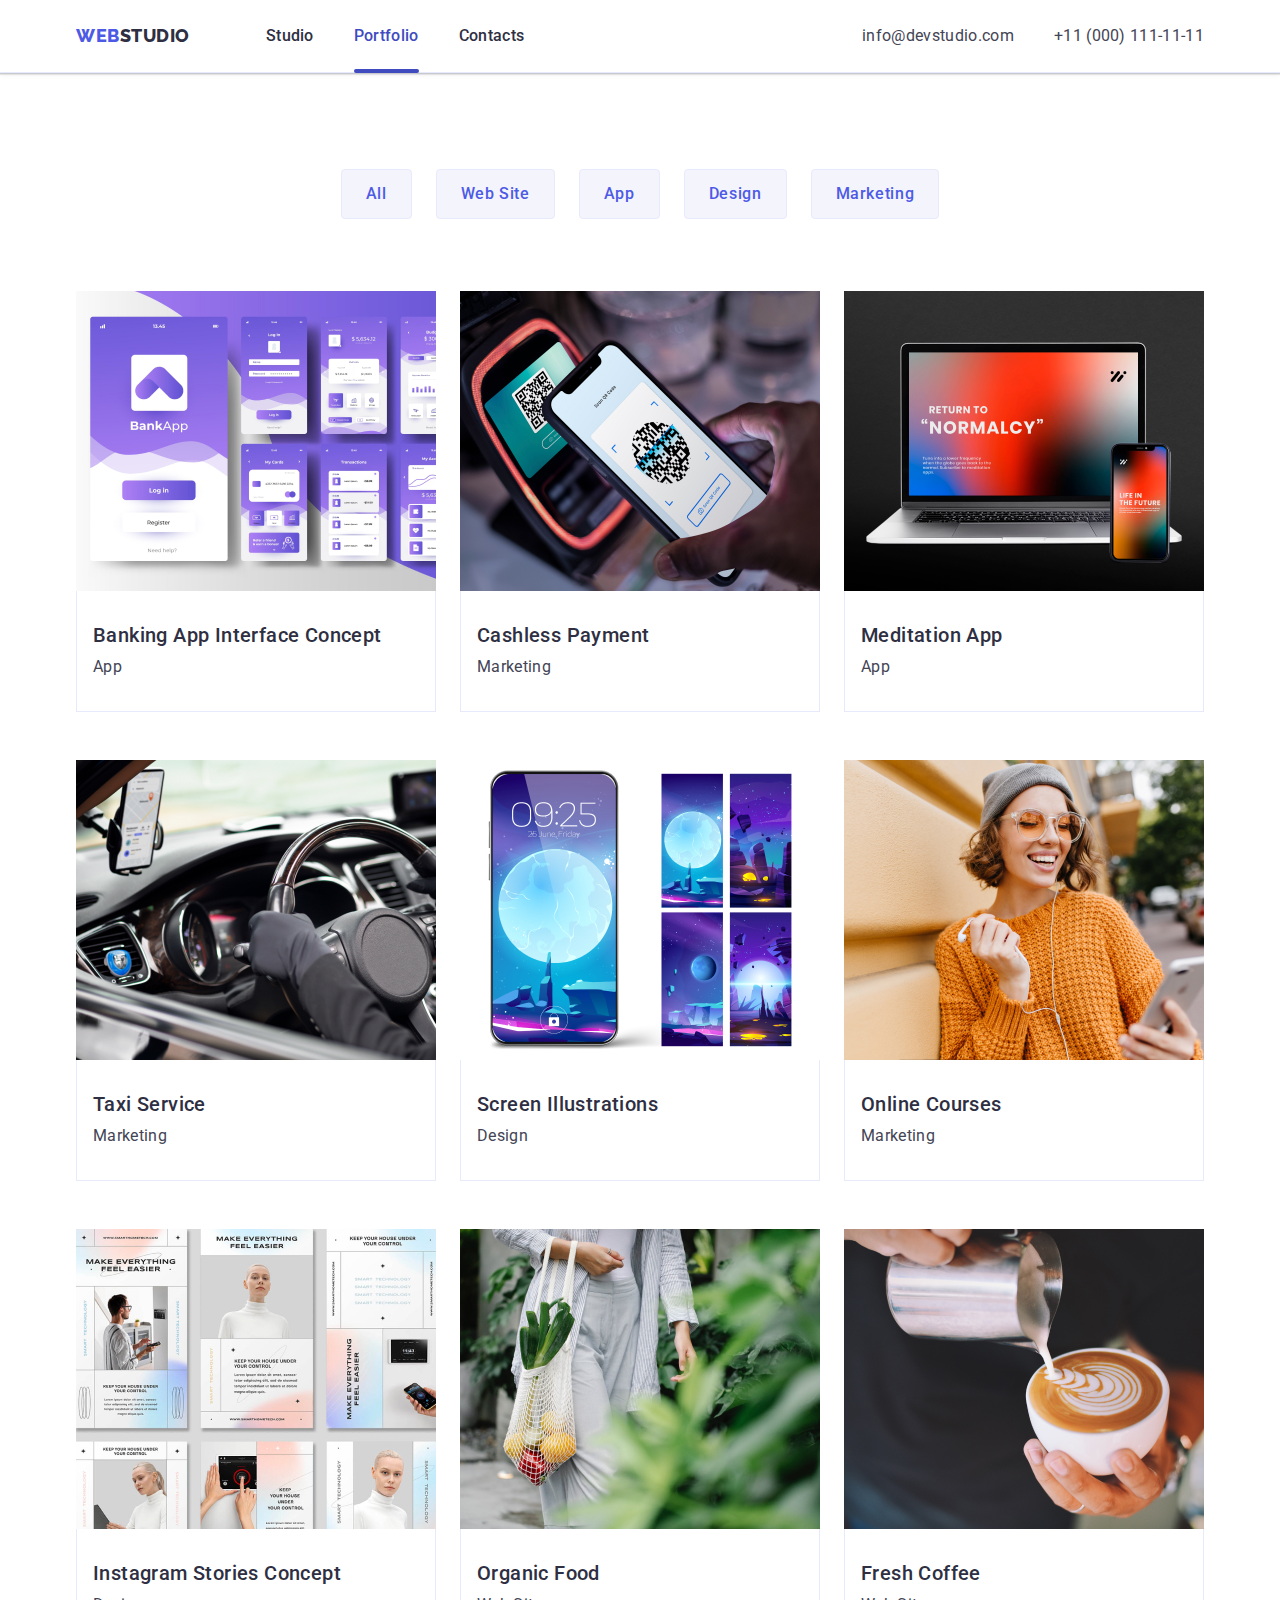
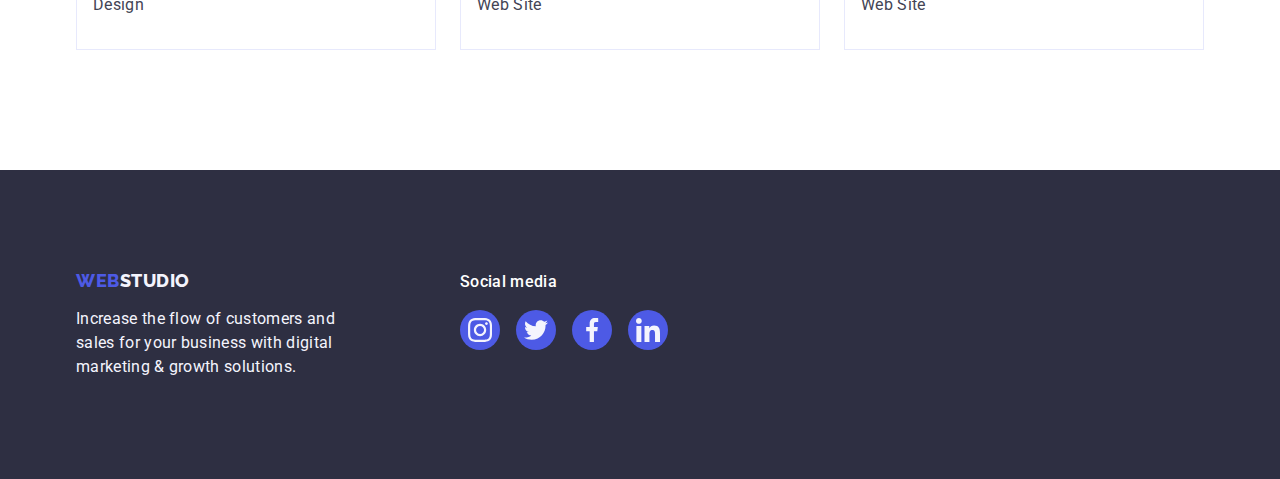
==== portfolio.html @ 59e97ed3 "Initial commit" ====
<!DOCTYPE html>
<html lang="en">
<head>
    <meta charset="UTF-8">
    <meta http-equiv="X-UA-Compatible" content="IE=edge">
    <meta name="viewport" content="width=device-width, initial-scale=1.0">
    <title>Document</title>
    <link rel="stylesheet" href="https://cdnjs.cloudflare.com/ajax/libs/modern-normalize/1.1.0/modern-normalize.min.css">
    <link rel="stylesheet" href="./css/styles.css">
    <link rel="preconnect" href="https://fonts.googleapis.com">
    <link rel="preconnect" href="https://fonts.gstatic.com" crossorigin>
    <link href="https://fonts.googleapis.com/css2?family=Raleway:wght@800&family=Roboto:wght@400;500;700&display=swap" rel="stylesheet">
</head>
<body>
    <header class="header">
        <div class="container conteiner-header">
        <nav class="conteiner-nav">
            <a class="logostyle link" href="./index.html">Web<span class="span-header">Studio</span></a>
            <ul class="list site-nav">
                <li class="item"><a class="link-menu link" href="./index.html">Studio</a></li>
                <li class="item"><a class="link-menu link link-active" href="./portfolio.html">Portfolio</a></li>
                <li class="item"><a class="link-menu link" href="">Contacts</a></li>
            </ul>
        </nav>
        <address class="address">
            <ul class="list address-list">
                <li class="item"><a class="link" href="mailto:info@devstudio.com">info@devstudio.com</a></li>
                <li class="item"><a class="link" href="tel:+110001111111">+11 (000) 111-11-11</a></li>
            </ul>
        </address>
        </div>
    </header>
    <main>
        <section class="section-portfolio">
            <div class="container">
            <h1 class=" visually-hidden hide">Filter</h1>
            <ul class="container-filter list">
                <li class="items">
                    <button class="btn-filter" type="button">All</button>
                </li>
                <li class="items">
                    <button class="btn-filter" type="button">Web Site</button>
                </li>
                <li class="items">
                    <button class="btn-filter" type="button">App</button>
                </li>
                <li class="items">
                    <button class="btn-filter" type="button">Design</button>
                </li>
                <li class="items">
                    <button class="btn-filter" type="button">Marketing</button>
                </li>
            </ul>
            <ul class="list container-card-portfolio">
                <li class="item">
                    <a class="link" href="">
                        <div class="overlay-wrapper">
                        <img src="./images/banking.jpg" alt="Banking App Interface Concept App" width="360" >
                        <p class="overlay">14 Stylish and User-Friendly App Design Concepts · Task Manager App · Calorie Tracker App · Exotic Fruit Ecommerce App ·
                        Cloud Storage App</p>
                        </div>
                        <div class="text">
                        <h2 class="example-title">Banking App Interface Concept</h2>
                        <p class="example-text">App</p>
                    </div>
                    </a>
                </li>
                <li class="item">
                    <a class="link" href="">
                        <div class="overlay-wrapper">
                        <img src="./images/cashless.jpg" alt="Cashless Payment" width="360">
                        <p class="overlay">14 Stylish and User-Friendly App Design Concepts · Task Manager App · Calorie Tracker App · Exotic Fruit Ecommerce App ·
                        Cloud Storage App</p>
                        </div>
                        <div class="text">
                            <h2 class="example-title">Cashless Payment</h2>
                        <p class="example-text">Marketing</p>
                    </div>
                    </a>
                </li>
                <li class="item">
                    <a class="link" href="">
                        <div class="overlay-wrapper">
                        <img src="./images/meditation.jpg" alt="Meditation App" width="360">
                        <p class="overlay">14 Stylish and User-Friendly App Design Concepts · Task Manager App · Calorie Tracker App · Exotic
                            Fruit Ecommerce App ·
                            Cloud Storage App</p>
                        </div>
                        <div class="text">
                        <h2 class="example-title">Meditation App</h2>
                        <p class="example-text">App</p>
                    </div>
                    </a>
                </li>
                <li class="item">
                    <a class="link" href="">
                        <div class="overlay-wrapper">
                    <img src="./images/taxi.jpg" alt="Taxi Service" width="360">
                    <p class="overlay">14 Stylish and User-Friendly App Design Concepts · Task Manager App · Calorie Tracker App · Exotic
                        Fruit Ecommerce App ·
                        Cloud Storage App</p>
                        </div>
                        <div class="text">
                        <h2 class="example-title">Taxi Service</h2>
                        <p class="example-text">Marketing</p>
                    </div>
                    </a>
                </li>
                <li class="item">
                    <a class="link" href="">
                        <div class="overlay-wrapper">
                    <img src="./images/screen.jpg" alt="Screen Illustrations" width="360">
                    <p class="overlay">14 Stylish and User-Friendly App Design Concepts · Task Manager App · Calorie Tracker App · Exotic
                        Fruit Ecommerce App ·
                        Cloud Storage App</p>
                        </div>
                        <div class="text">
                            <h2 class="example-title">Screen Illustrations</h2>
                        <p class="example-text">Design</p>
                    </div>
                    </a>
                </li>
                <li class="item">
                    <a class="link" href="">
                        <div class="overlay-wrapper">
                    <img src="./images/online.jpg" alt="Online Courses" width="360">
                    <p class="overlay">14 Stylish and User-Friendly App Design Concepts · Task Manager App · Calorie Tracker App · Exotic
                        Fruit Ecommerce App ·
                        Cloud Storage App</p>
                        </div>
                        <div class="text">
                            <h2 class="example-title">Online Courses</h2>
                        <p class="example-text">Marketing</p>
                    </div>
                    </a>
                </li>
                <li class="item">
                    <a class="link" href="">
                        <div class="overlay-wrapper">
                    <img src="./images/instagram.jpg" alt="Instagram Stories Concept" width="360">
                    <p class="overlay">14 Stylish and User-Friendly App Design Concepts · Task Manager App · Calorie Tracker App · Exotic
                        Fruit Ecommerce App ·
                        Cloud Storage App</p>
                        </div>
                        <div class="text">
                            <h2 class="example-title">Instagram Stories Concept</h2>
                        <p class="example-text">Design</p>
                    </div>
                    </a>
                </li>
                <li class="item">
                    <a class="link" href="">
                        <div class="overlay-wrapper">
                    <img src="./images/organic.jpg" alt="Organic Food" width="360">
                    <p class="overlay">14 Stylish and User-Friendly App Design Concepts · Task Manager App · Calorie Tracker App · Exotic
                        Fruit Ecommerce App ·
                        Cloud Storage App</p>
                        </div>
                        <div class="text">
                            <h2 class="example-title">Organic Food</h2>
                        <p class="example-text">Web Site</p>
                    </div>
                    </a>
                </li>
                <li class="item">
                    <a class="link" href="">
                        <div class="overlay-wrapper">
                    <img src="./images/freshcoffee.jpg" alt="Fresh Coffee" width="360">
                    <p class="overlay">14 Stylish and User-Friendly App Design Concepts · Task Manager App · Calorie Tracker App · Exotic
                        Fruit Ecommerce App ·
                        Cloud Storage App</p>
                        </div>
                        <div class="text">
                            <h2 class="example-title">Fresh Coffee</h2>
                        <p class="example-text">Web Site</p>
                    </div>
                    </a>
                </li>
            </ul>
            </div>
        </section>
    </main>
    <footer class="footer">
                <div class="container container-footer">
                    <div class="section-one-footer">
                        <a class="logostyle link" href="./index.html">Web<span class="span-footer">Studio</span></a>
                        <p class="footer-p">Increase the flow of customers and sales for your business with digital marketing & growth
                            solutions.</p>
                    </div>
                    <div class="section-two-footer">
                        <h2 class="social-title">Social media</h2>
                        <ul class="social-footer-list">
                            <li class="social-footer-item">
                                <a href="" class="social-footer-link">
                                    <svg class="social-footer-icon" width="24" height="24">
                                        <use href="./images/icon.svg#icon-instagram"></use>
                                    </svg>
                                </a>
                            </li>
                            <li class="social-footer-item">
                                <a href="" class="social-footer-link">
                                    <svg class="social-footer-icon" width="24" height="24">
                                        <use href="./images/icon.svg#icon-twitter"></use>
                                    </svg>
                                </a>
                            </li>
                            <li class="social-footer-item">
                                <a href="" class="social-footer-link">
                                    <svg class="social-footer-icon" width="24" height="24">
                                        <use href="./images/icon.svg#icon-facebook"></use>
                                    </svg>
                                </a>
                            </li>
                            <li class="social-footer-item">
                                <a href="" class="social-footer-link">
                                    <svg class="social-footer-icon" width="24" height="24">
                                        <use href="./images/icon.svg#icon-linkedin"></use>
                                    </svg>
                                </a>
                            </li>
                        </ul>
                    </div>
                </div>
</footer>
</body>
</html>
---- css/styles.css ----
:root {
    --primary-text-color: #2E2F42;
    --title-text-colour: #434455;
    --background-color-w: #FFFFFF;
    --logo-color: #4D5AE5;
    --button-color: #F4F4FD;
    --ocean: #404BBF;
    --light-slate: #8E8F99;
}
body {
    font-family: 'Roboto', sans-serif;
    color: var(--title-text-colour);
    background-color: var(--background-color-w);
}

li {
    list-style-type: none;
}
ul{
    padding-left: 0;
    margin: 0;
}
.hide{
    margin: 0 auto;
}
.visually-hidden {
    position: absolute;
    white-space: nowrap;
    width: 1px;
    height: 1px;
    overflow: hidden;
    border: 0;
    padding: 0;
    clip: rect(0 0 0 0);
    clip-path: inset(50%);
    margin: -1px;
}
.link{
        text-decoration: none;
        list-style-type: none;
}
.logostyle {
    font-family: 'Raleway', sans-serif;
    font-weight: 800;
    font-size: 18px;
    line-height: 1.17;
    display: flex;
    align-items: center;
    letter-spacing: 0.03em;
    margin-right: 76px;
    text-transform: uppercase;
    color: var(--logo-color);
}
.logostyle > span {
    color: var(--primary-text-color);
}
.logostyle .span-footer {
    color: #F4F4FD;
}
.list {
        list-style: none;
        font-weight: 500;
        font-size: 16px;
        line-height: 1.5;
        letter-spacing: 0.02em;
        color: var(--primary-text-color);
        transition: color 250ms cubic-bezier(0.4, 0, 0.2, 1),
        text-decoration 250ms cubic-bezier(0.4, 0, 0.2, 1);
}
/* .link a{
    transition: all 250ms cubic-bezier(0.4, 0, 0.2, 1);
} */
.link a:hover,
.link a:focus {
    color: #404BBF;
    text-decoration: underline #404BBF; 
}

.link-menu {
    font-weight: 500;
    font-size: 16px;
    line-height: 1.5;
    letter-spacing: 0.02em;
    color: var(--primary-text-color);
    transition: color 250ms cubic-bezier(0.4, 0, 0.2, 1);
}

.list .link:hover,
.list .link:focus {
    color: #404bbf;
}
.link-active{
position: relative;
color: var(--ocean);
}
.link-active::after {
    position: absolute;
    bottom: 0;
    transform: translateY(1px);
    display: block;
    content: '';
    width: 100%;
    height: 4px;
    background: var(--ocean);
    border-radius: 2px;
}
.address {
    font-style: normal;
    list-style: none;
}
.address-list{
    display: flex;
    margin: 0;
    gap: 40px;
}
.address-list .link {
padding-top: 24px;
padding-bottom: 24px;
display: block;
}
/* .address-list .item:not(:last-child){
    margin-right: 40px;
} */
.address .link {
        font-style: normal;
        text-decoration: none;
        font-weight: 400;
        font-size: 16px;
        line-height: 1.5;
        letter-spacing: 0.02em;
        color: var(--title-text-colour);
        transition: color 250ms cubic-bezier(0.4, 0, 0.2, 1);
}
.example-title{
        font-weight: 500;
        font-size: 20px;
        line-height: 1.2;
        letter-spacing: 0.02em;
        color: var(--primary-text-color);
        margin-bottom: 8px;
}
.example-text{
        font-weight: 400;
        font-size: 16px;
        line-height: 1.5;
        letter-spacing: 0.02em;
        color: var(--title-text-colour);
}
.footer{
    padding: 100px 0;
        font-weight: 400;
        font-size: 16px;
        line-height: 1.5;
        letter-spacing: 0.02em;
        color: #F4F4FD;
        background: var(--primary-text-color);
}
.section-one-index{
    background: var(--primary-text-color);
    background-image: linear-gradient( rgba(46, 47, 66, 0.7), rgba(46, 47, 66, 0.7)), url('../images/hero.jpg');
    background-size: cover;
    color: #FFFFFF;
    padding-top: 188px;
    padding-bottom: 188px;
    max-width: 1440px;
    background-repeat: no-repeat;
    background-position: center;
    margin: 0 auto;
}
.main-title{
    margin: 0 auto 48px;
    max-width: 496px;
    font-weight: 700;
    font-size: 56px;
    line-height: 1.07;
    text-align: center;
    letter-spacing: 0.02em;
}
.main-button {
        margin: 0 auto;
        font-weight: 500;
        font-size: 16px;
        line-height: 1.5;
        font-family: "Roboto", sans-serif;
        letter-spacing: 0.04em;
        background-color: #4D5AE5;
        color: #FFFFFF;
        box-shadow: 0px 4px 4px rgba(0, 0, 0, 0.15);
        border-radius: 4px;
        cursor: pointer;
        display: block;
        min-width: 169px;
        height: 56px;
        border: none;
        transition: background-color 250ms cubic-bezier(0.4, 0, 0.2, 1);
}
.main-button:hover,
.main-button:focus{
    background-color: var(--ocean);
}
.about-title-two{
        font-weight: 500;
        font-size: 20px;
        line-height: 1.2;
        letter-spacing: 0.02em;
        color: var(--primary-text-color);
        margin: 0;
        margin-bottom: 8px;
}
.about-title {
    font-weight: 500;
    font-size: 20px;
    line-height: 1.2;
    letter-spacing: 0.02em;
    color: var(--primary-text-color);
    margin: 0;
    margin-bottom: 8px;
    text-align: center;
}
.about-text{
    font-weight: 400;
        font-size: 16px;
        line-height: 1.5;
        letter-spacing: 0.02em;
        color: var(--title-text-colour);
        margin: 0;
}
.whatdoing {
    margin: 0;
    margin-bottom: 72px;
    font-weight: 700;
        font-size: 36px;
        line-height: 1.11;
        text-align: center;
        letter-spacing: 0.02em;
        text-transform: capitalize;
        color: var(--primary-text-color);
}
.whatdoing img{
    border: 1px solid #E7E9FC;
}
.team{
    background-color: #F4F4FD;
}
.team-title{
    margin: 0 auto;
    margin-bottom: 72px;
    font-weight: 700;
        font-size: 36px;
        line-height: 1.11;
        text-align: center;
        letter-spacing: 0.02em;
        text-transform: capitalize;
        color: var(--primary-text-color);
}
/* .team img{
    mix-blend-mode: normal;
} */
.team-text{
    margin: 0 auto;
        font-weight: 400;
        font-size: 16px;
        line-height: 1.5;
        text-align: center;
        letter-spacing: 0.02em;
        color: var(--title-text-colour);
}
header{
    border-bottom: 1px solid #E7E9FC;
    background: #FFFFFF;
}
.header{
    box-shadow: 0px 2px 1px rgba(46, 47, 66, 0.08), 0px 1px 1px rgba(46, 47, 66, 0.16), 0px 1px 6px rgba(46, 47, 66, 0.08);
}
.team-card {
    background-color: #FFFFFF;
    width: calc((100% - 72px)/4);
    border-radius: 0px 0px 4px 4px;
    box-shadow: 0px 1px 6px rgba(46, 47, 66, 0.08), 0px 1px 1px rgba(46, 47, 66, 0.16), 0px 2px 1px rgba(46, 47, 66, 0.08);
}
.section-two-title-index{
    color: var(--primary-text-color);
}
.btn-filter{
    align-items: center;
    padding: 12px 24px;
    font-family: "Roboto", sans-serif;
    font-weight: 500;
    font-size: 16px;
    line-height: 1.5;
    letter-spacing: 0.04em;
    color: var(--logo-color);
    background-color: var(--button-color);
    border: 1px solid #E7E9FC;
    border-radius: 4px;
    transition: background-color 250ms cubic-bezier(0.4, 0, 0.2, 1),
            color 250ms cubic-bezier(0.4, 0, 0.2, 1),
            box-shadow 250ms cubic-bezier(0.4, 0, 0.2, 1);
}
.btn-filter:hover,
.btn-filter:focus{
    color: #FFFFFF;
    background-color: #404BBF;
    cursor: pointer;
    border-color: transparent;
    box-shadow: 0px 3px 1px rgba(0, 0, 0, 0.1), 0px 2px 1px rgba(0, 0, 0, 0.08), 0px 2px 2px rgba(0, 0, 0, 0.12);
}

.container {
    width: 1158px;
    padding-left: 15px;
    padding-right: 15px;
    margin: 0 auto;
}
.site-nav {
    display: flex;
    padding-left: 0;
    margin: 0;
    gap: 40px;
}
/* .site-nav .item:not(:last-child){
    margin-right: 40px;
} */
.conteiner-nav .site-nav .item .link {
    padding: 24px 0;
    display: block;
}
.conteiner-nav {
    display: flex;
    align-items: center;
    margin-right: auto;
}
.conteiner-header {
display: flex;
align-items: center;
justify-content: space-between;
margin: 0 auto;
}
.container-section-about{
    padding: 120px 0;
}
.list-container{
    display: flex;
    margin: 0;
    padding: 0;
    align-items: center;
    gap: 24px;
}
.container-about {
    display: flex;
    margin: 0;
    padding: 0;
    align-items: center;
    justify-content: center;
    height: 112px;
    background: #F4F4FD;
    border-radius: 4px;
    margin-bottom: 8px;
}
.item-about {
    width: calc((100% - 72px) / 4);
}

/* .container-about .item:not(:last-child){
    margin-right: 24px;
} */
.container-section-whatdoing{
    padding-bottom: 120px;
}
.container-doing{
    display: flex;
    margin: 0 auto;
    padding: 0;
    align-items: center;
    justify-content: center;
    gap: 24px;
}
/* .container-doing .item:not(:last-child){
    margin-right: 24px;
} */
.container-doing .item{
    width: calc((100% - 48px) / 3);
}
.team{
    padding: 120px 0;
}
.container-card{
    display: flex;
    margin: 0 auto;
    padding: 0;
        align-items: center;
        justify-content: space-between;
        gap: 24px;
}
.text-about {
    display: block;
    padding: 32px 16px;
    border-radius: 0px 0px 4px 4px;
    padding: 32px 0;
}
.social-list{
    display: flex;
    justify-content: center;
    margin-top: 8px;
    gap: 24px;
}
.social-list-icon {
    fill: var(--button-color);
}
.social-list-link {
    display: flex;
    justify-content: center;
    align-items: center;
    width: 40px;
    height: 40px;
    border-radius: 50%;
    background-color: var(--logo-color);
    transition: background-color 250ms cubic-bezier(0.4, 0, 0.2, 1);
}
.social-list-link:hover,
.social-list-link:focus {
    background-color: var(--ocean);
}
.image{
    display: block;
    width: 100%;
}
.footer .footer-p{
    max-width: 264px;
    margin: 0;
}
.footer .logostyle{
    display: inline-block;
    margin: 0 auto;
    margin-bottom: 16px;
}
.section-portfolio {
    padding-top: 96px;
    padding-bottom: 120px;
}
.container-filter{
    display: flex;
    justify-content: center;
    align-items: center;
    padding: 0;
    gap: 24px;
    margin-bottom: 72px;
}
/* .container-filter .items{
    margin-bottom: 72px;
} */
/* .container-filter .items:not(:last-child) {
    margin-right: 24px;
} */
.container-card-portfolio{
    display: flex;
    flex-wrap: wrap;
    column-gap: 24px;
    row-gap: 48px;
    padding: 0;
}
.container-card-portfolio .item{
    width: calc((100% - 48px) / 3);
    background: #FFFFFF;
}
.item .text{
    padding: 32px 16px;
    border: 1px solid #E7E9FC;
    border-top: none;
}
.text .example-title {
    margin: 0;
    margin-bottom: 8px;
}
.text .example-text {
    margin: 0;
}
.container-card-portfolio .item .link{
    display: block;
    transition: box-shadow 250ms cubic-bezier(0.4, 0, 0.2, 1);
}
.container-card-portfolio .item .link:hover,
.container-card-portfolio .item .link:focus {
    box-shadow: 0px 1px 6px rgba(46, 47, 66, 0.08), 0px 1px 1px rgba(46, 47, 66, 0.16), 0px 2px 1px rgba(46, 47, 66, 0.08);
}
.container-card-portfolio .item img{
    display: block;
    width: 100%;
}
.customers{
    padding: 120px 0;
}
.customers-title {
    margin: 0;
    margin-bottom: 72px;
font-family: 'Roboto';
    font-style: normal;
    font-weight: 700;
    font-size: 36px;
    text-align: center;
        letter-spacing: 0.02em;
        text-transform: capitalize;
        color: var(--primary-text-color);
        line-height: 1.1;
}
.customers-list {
    display: flex;
    justify-content: center;
    align-items: center;
    gap: 24px;
}
.customers-item {
    display: flex;
    justify-content: center;
    align-items: center;
width: calc((100% - 120px) / 6);
height: 88px;
}
.customers-link {
    width: 100%;
    height: 100%;
    border: 1px solid #8E8F99;
        border-radius: 4px;
    display: flex;
    align-items: center;
    justify-content: center;
    color: #afb1b8;
    transition: border-color 250ms cubic-bezier(0.4, 0, 0.2, 1),
            color 250ms cubic-bezier(0.4, 0, 0.2, 1);
}
.customers-link:hover,
.customers-link:focus {
    color: var(--ocean);
    border-color: var(--ocean);
}
.customers-icons {
    fill: currentColor;
    transition: fill 250ms cubic-bezier(0.4, 0, 0.2, 1);
}
.customers-icons:hover,
.customers-icons:focus {
fill: var(--ocean);
}
.social-title {
    margin: 0;
    margin-bottom: 16px;
    font-family: 'Roboto';
        font-style: normal;
        font-weight: 500;
        font-size: 16px;
        line-height: 1.5;
        letter-spacing: 0.02em;
        color: #FFFFFF;
}
.social-footer-list {
    display: flex;
    gap: 16px;
}
.social-footer-link {
    display: flex;
    justify-content: center;
    align-items: center;
    width: 40px;
    height: 40px;
    border-radius: 50%;
    background-color: var(--logo-color);
    transition: background-color 250ms cubic-bezier(0.4, 0, 0.2, 1);
}
.social-footer-link:hover,
.social-footer-link:focus {
background-color: #31D0AA;
}
.social-footer-icon {
    fill: var(--button-color);
}
.container-footer{
    display: flex;
    gap: 120px;
    align-items: baseline;
}
.backdrop{
    position: fixed;
    top: 0;
    left: 0;
    width: 100%;
    height: 100%;
    background: rgba(46, 47, 66, 0.4);
    transition: opacity 250ms cubic-bezier(0.4, 0, 0.2, 1),
    visibility 250ms cubic-bezier(0.4, 0, 0.2, 1);
}
.backdrop.is-hidden {
    opacity: 0;
    visibility: hidden;
    pointer-events: none;
}

.modal{
    position: absolute;
    display: flex;
    justify-content: right;
    top: 50%;
    left: 50%;
    transform: translate(-50%, -50%);

    min-width: 408px;
    min-height: 576px;
    background: #FCFCFC;
    box-shadow: 0px 1px 1px rgba(0, 0, 0, 0.14), 0px 1px 3px rgba(0, 0, 0, 0.12), 0px 2px 1px rgba(0, 0, 0, 0.2);
    border-radius: 4px;
}
.modal-button {
    display: flex;
    align-items: center;
    justify-content: center;
    margin-top: 24px;
    margin-right: 24px;
    width: 24px;
    height: 24px;
    border-radius: 50%;
    background: #E7E9FC;
    border: 1px solid rgba(0, 0, 0, 0.1);
    cursor: pointer;
}
.button-icon {
    fill: #2E2F42;
}
.overlay-wrapper{
    position: relative;
    overflow: hidden;
}
.overlay{
    position: absolute;
    left: 0px;
    top: 0px;
    width: 100%;
    height: 100%;
    overflow: auto;
    transform: translate(0, 100%);
    transition: transform 250ms cubic-bezier(0.4, 0, 0.2, 1);

    margin: 0;
    padding-top: 40px;
    padding-left: 32px;
    padding-right: 32px;
    font-family: 'Roboto';
    font-style: normal;
    font-weight: 400;
    font-size: 16px;
    line-height: 24px;
    color: var(--button-color);
    background: var(--logo-color);
}
.container-card-portfolio .item .link:hover .overlay,
.container-card-portfolio .item .link:focus .overlay {
transform: translate(0, 0);
}
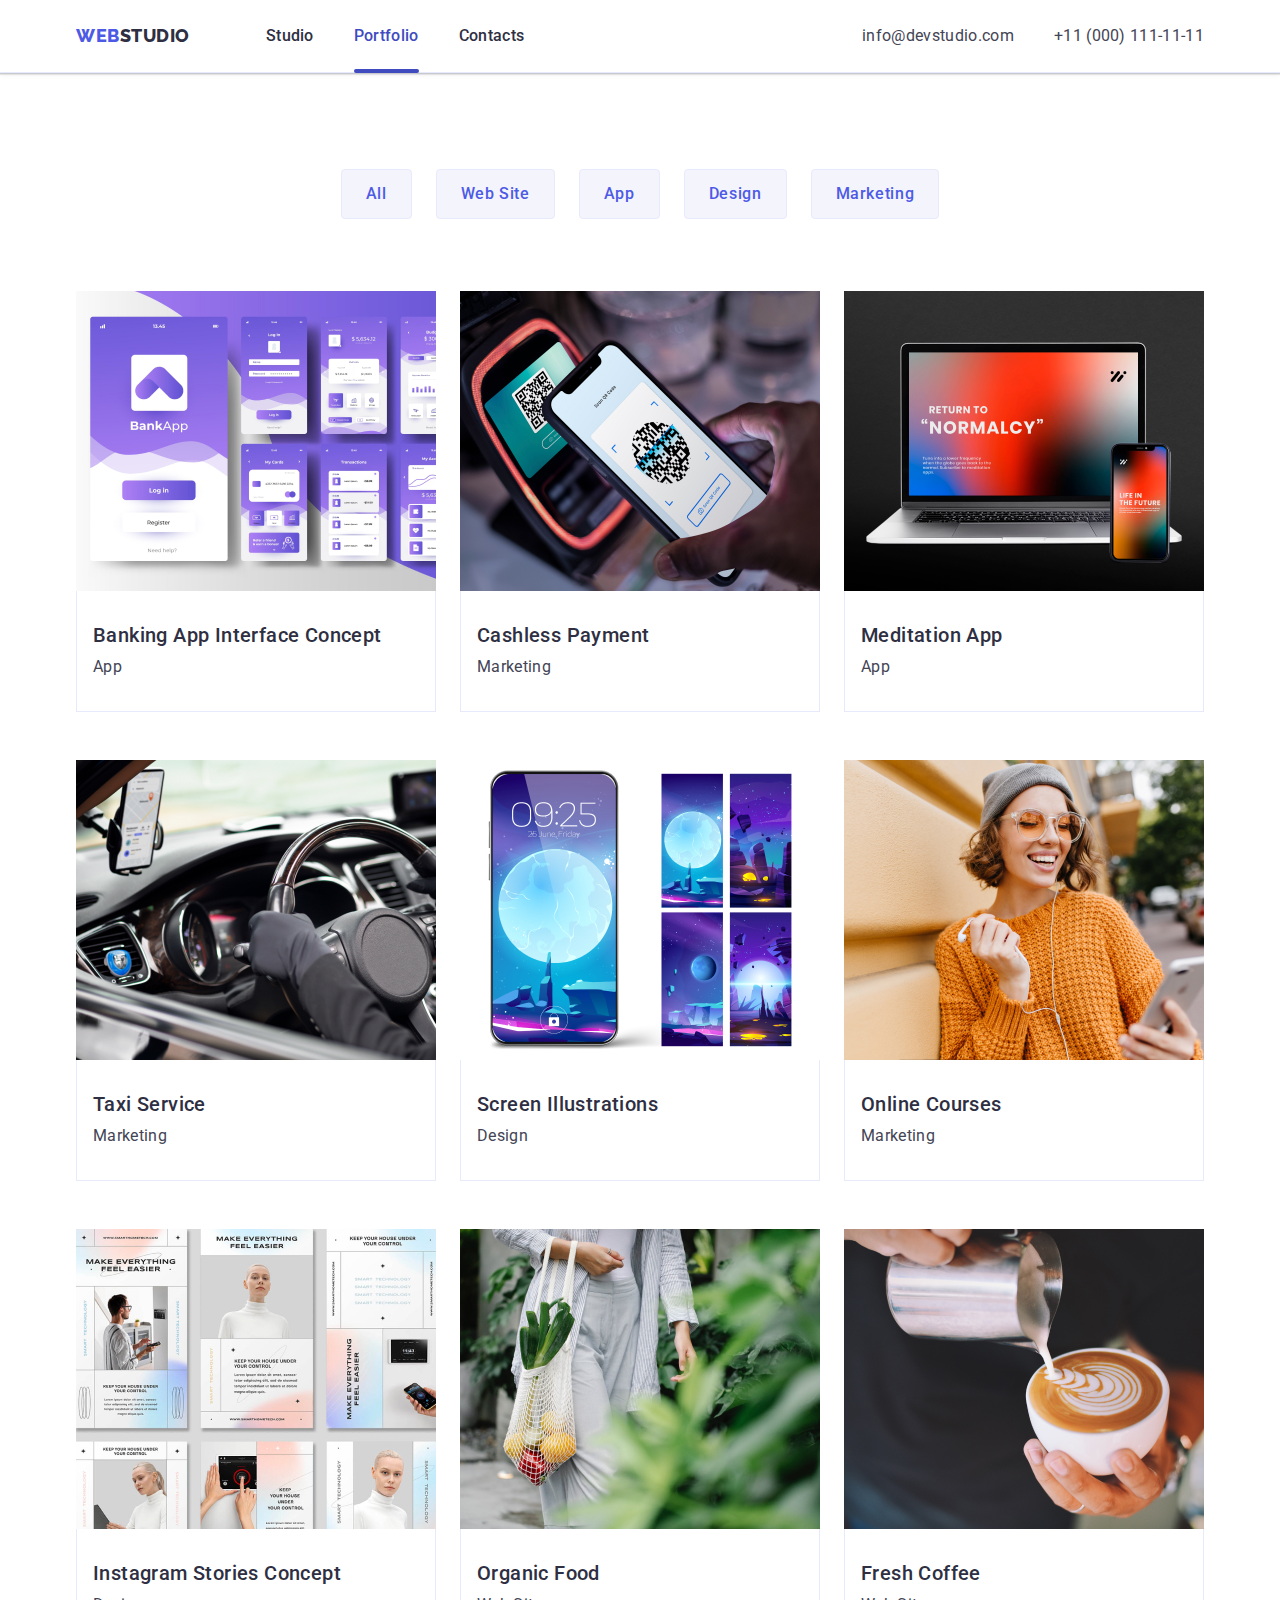
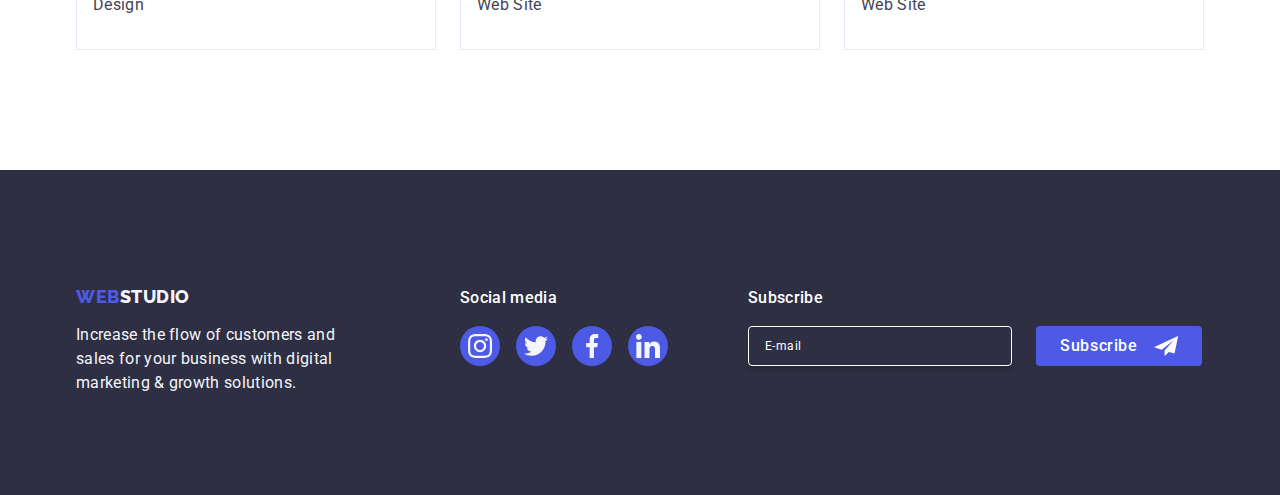
==== commit 2de0c8b2: "Update portfolio.html" ====
--- a/portfolio.html
+++ b/portfolio.html
@@ -220,6 +220,19 @@
                             </li>
                         </ul>
                     </div>
+                    <div class="section-three-footer">
+                        <p class="subscribe-title">Subscribe</p>
+                        <form class="subscribe">
+                            <label class="subscribe-desc">
+                                <input type="email" class="input-subscribe" name="user_email_subscribe" placeholder="E-mail" required>
+                            </label>
+                            <button type="submit" class="button-submit-email">Subscribe
+                                <svg class="subscribe-icon" widht="20" height="24">
+                                    <use href="./images/icon.svg#icon-send"></use>
+                                </svg>
+                            </button>
+                        </form>
+                    </div>
                 </div>
 </footer>
 </body>
--- a/css/styles.css
+++ b/css/styles.css
@@ -574,9 +574,14 @@
     fill: var(--button-color);
 }
 .container-footer{
-    display: flex;
-    gap: 120px;
+    display: flex; 
     align-items: baseline;
+}
+.section-one-footer{
+    margin-right: 120px;
+}
+.section-two-footer{
+    margin-right: 80px;
 }
 .backdrop{
     position: fixed;
@@ -596,12 +601,13 @@
 
 .modal{
     position: absolute;
-    display: flex;
-    justify-content: right;
+    justify-content: center;
     top: 50%;
     left: 50%;
     transform: translate(-50%, -50%);
 
+    padding: 24px;
+    padding-top: 72px;
     min-width: 408px;
     min-height: 576px;
     background: #FCFCFC;
@@ -609,20 +615,35 @@
     border-radius: 4px;
 }
 .modal-button {
-    display: flex;
-    align-items: center;
-    justify-content: center;
-    margin-top: 24px;
-    margin-right: 24px;
+    position: absolute;
+    top: 24px;
+    right: 24px;
+    display: flex;
+    align-items: center;
+    justify-content: center;
     width: 24px;
     height: 24px;
     border-radius: 50%;
     background: #E7E9FC;
     border: 1px solid rgba(0, 0, 0, 0.1);
     cursor: pointer;
+    transition: background 250ms cubic-bezier(0.4, 0, 0.2, 1),
+    border-radius 250ms cubic-bezier(0.4, 0, 0.2, 1),
+    fill 250ms cubic-bezier(0.4, 0, 0.2, 1);
+}
+.modal-button:hover,
+.modal-button:focus {
+    background: #404BBF;
+    border: 4px;
 }
 .button-icon {
     fill: #2E2F42;
+    transition: fill 250ms cubic-bezier(0.4, 0, 0.2, 1);
+
+}
+.modal-button:hover .button-icon,
+.modal-button:focus .button-icon {
+    fill: #FFFFFF;
 }
 .overlay-wrapper{
     position: relative;
@@ -653,4 +674,230 @@
 .container-card-portfolio .item .link:hover .overlay,
 .container-card-portfolio .item .link:focus .overlay {
 transform: translate(0, 0);
+}
+.modal-title {
+    margin: 0;
+    font-family: 'Roboto';
+    font-style: normal;
+    font-weight: 500;
+    font-size: 16px;
+    line-height: 24px;
+    text-align: center;
+    letter-spacing: 0.02em;
+    color: var(--primary-text-color);
+}
+.modal-field-name {
+    display: block;
+    margin-top: 16px;
+    margin-bottom: 4px;
+    font-family: 'Roboto';
+    font-style: normal;
+    font-weight: 400;
+    font-size: 12px;
+    line-height: 14px;
+    letter-spacing: 0.04em;
+    color: #8E8F99;
+}
+.modal-field-name2 {
+    display: block;
+    margin-top: 8px;
+    margin-bottom: 4px;
+    font-family: 'Roboto';
+    font-style: normal;
+    font-weight: 400;
+    font-size: 12px;
+    line-height: 14px;
+    letter-spacing: 0.01em;
+    color: #8E8F99;
+}
+.checkbox-describe-text {
+    display: block;
+    margin-top: 8px;
+    margin-bottom: 4px;
+    font-family: 'Roboto';
+    font-style: normal;
+    font-weight: 400;
+    font-size: 12px;
+    line-height: 14px;
+    letter-spacing: 0.04em;
+    color: #8E8F99;
+}
+.modal-form{
+    display: flex;
+    flex-direction: column;
+}
+.modal-form-input{
+width: 100%;
+height: 40px;
+padding-left: 38px;
+border: 1px solid rgba(46, 47, 66, 0.4);
+border-radius: 4px;
+font-family: 'Roboto';
+    font-style: normal;
+    font-weight: 400;
+    font-size: 18px;
+    line-height: 14px;
+    letter-spacing: 0.04em;
+    color: var(--primary-text-color);
+
+    transition: border 250ms cubic-bezier(0.4, 0, 0.2, 1);
+}
+.modal-form-input:focus{
+    outline: none;
+    border: 1px solid var(--logo-color);
+}
+.modal-form-icon{
+    position: absolute;
+    top: 50%;
+    left: 19px;
+    transform: translateY(-50%);
+    fill: #2E2F42;
+    transition: fill 250ms cubic-bezier(0.4, 0, 0.2, 1);
+}
+.modal-form-input:focus + .modal-form-icon{
+    fill: var(--logo-color);
+}
+.input-svg-wrapper{
+    position: relative;
+}
+.modal-textarea {
+    resize: none;
+    padding: 8px 16px;
+    width: 100%;
+    height: 120px;
+    background: #FCFCFC;
+    border-radius: 4px;
+    transition: border 250ms cubic-bezier(0.4, 0, 0.2, 1);
+}
+.modal-textarea::placeholder{
+    font-family: 'Roboto';
+        font-style: normal;
+        font-weight: 400;
+        font-size: 12px;
+        line-height: 14px;
+        letter-spacing: 0.04em;
+        color: rgba(46, 47, 66, 0.4);
+}
+.modal-textarea:focus {
+    outline: none;
+    border: 1px solid var(--logo-color);
+}
+.modal-submit{
+    width: 169px;
+    height: 56px;
+    background: #4D5AE5;
+    box-shadow: 0px 4px 4px rgba(0, 0, 0, 0.15);
+    border-radius: 4px;
+    cursor: pointer;
+    margin: 0 auto;
+    margin-top: 24px;
+    border: none;
+    transition: background 250ms cubic-bezier(0.4, 0, 0.2, 1);
+
+    font-family: 'Roboto';
+    font-style: normal;
+    font-weight: 500;
+    font-size: 16px;
+    line-height: 24px;
+    color: #FFFFFF;
+}
+.modal-submit:hover,
+.modal-submit:focus {
+    background: var(--ocean);
+}
+.modal-checkbox-desc::before {
+    display: block;
+    width: 16px;
+    height: 16px;
+    border: 1px solid rgba(46, 47, 66, 0.4);
+    border-radius: 2px;
+    cursor: pointer;
+    content:'';
+    margin-right: 8px;
+    transition: background 250ms cubic-bezier(0.4, 0, 0.2, 1);
+}
+.modal-checkbox:checked + .modal-checkbox-desc::before {
+    background: url(../images/checkbox.svg);
+    background-color: var(--ocean);
+    background-repeat: no-repeat;
+    background-position: 50% 50%;
+}
+.modal-checkbox-desc{
+    display: flex;
+    align-items: center;
+}
+.subscribe-title{
+    font-family: 'Roboto';
+    font-style: normal;
+    font-weight: 500;
+    font-size: 16px;
+    line-height: 24px;
+    letter-spacing: 0.02em;
+    color: #FFFFFF;
+}
+.input-subscribe {
+    height: 40px;
+    width: 264px;
+    border: 1px solid #FFFFFF;
+    box-shadow: 0px 4px 4px rgba(0, 0, 0, 0.15);
+    border-radius: 4px;
+    background: transparent;
+    transition: border 250ms cubic-bezier(0.4, 0, 0.2, 1);
+
+    font-family: 'Roboto';
+    font-style: normal;
+    font-weight: 400;
+    font-size: 12px;
+    line-height: 24px;
+    letter-spacing: 0.04em;
+    color: #FFFFFF;
+    padding-left: 16px;
+    padding-top: 8px;
+    padding-bottom: 8px;
+}
+.input-subscribe::placeholder {
+    font-family: 'Roboto';
+    font-style: normal;
+    font-weight: 400;
+    font-size: 12px;
+    line-height: 24px;
+    letter-spacing: 0.04em;
+    color: #FFFFFF;
+}
+.input-subscribe:focus{
+    outline: none;
+    border: 1px solid var(--logo-color);
+}
+.button-submit-email{
+    display: flex;
+    align-items: center;
+    text-align: center;
+    margin-left: 24px;
+    padding: 8px 24px;
+    gap: 16px;
+    background: var(--logo-color);
+    border-radius: 4px;
+    border: none;
+    transition: background 250ms cubic-bezier(0.4, 0, 0.2, 1);
+    
+    font-family: 'Roboto';
+    font-style: normal;
+    font-weight: 500;
+    font-size: 16px;
+    line-height: 24px;
+    letter-spacing: 0.04em;
+    color: #FFFFFF;
+}
+.button-submit-email:hover,
+.button-submit-email:focus{
+    cursor: pointer;
+    background: var(--ocean);
+}
+.subscribe-icon{
+    width: 24px;
+    height: 24px;
+    fill: #FFFFFF;
+}
+.subscribe{
+    display: flex;
 }